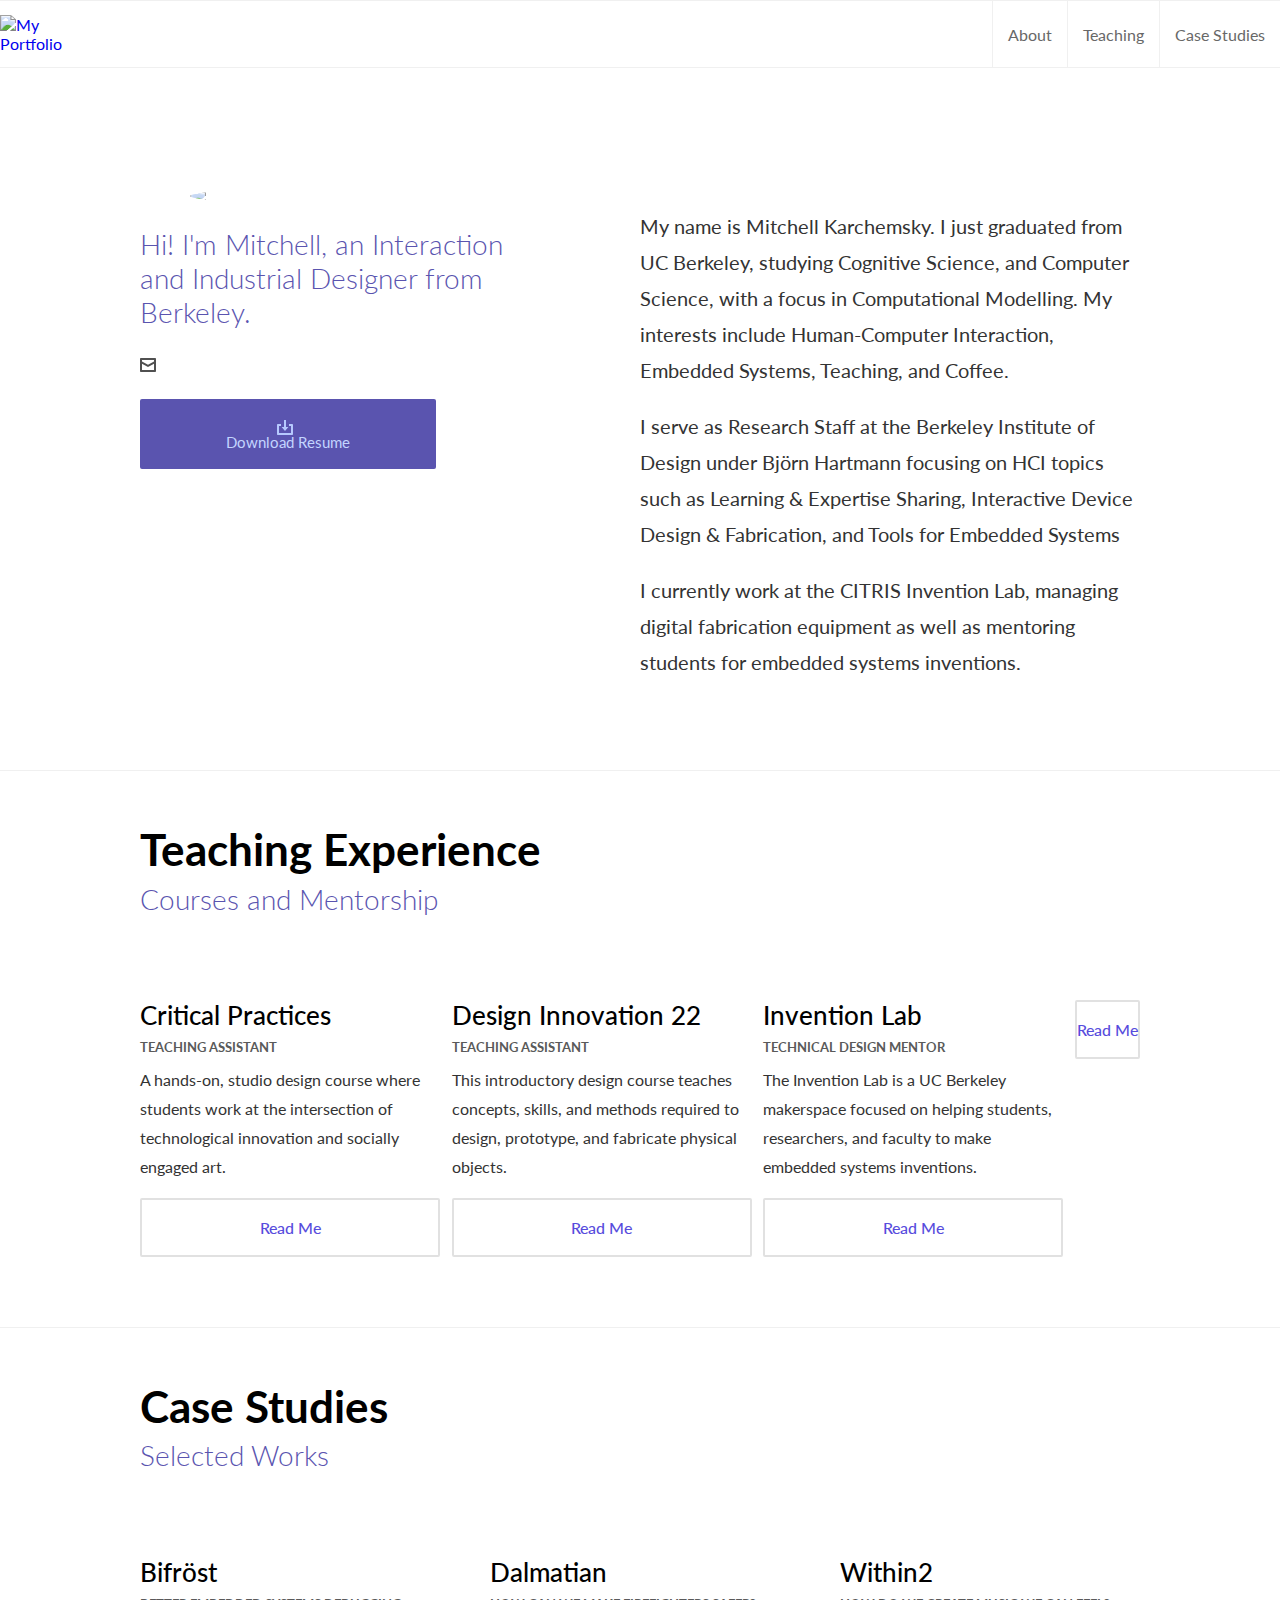
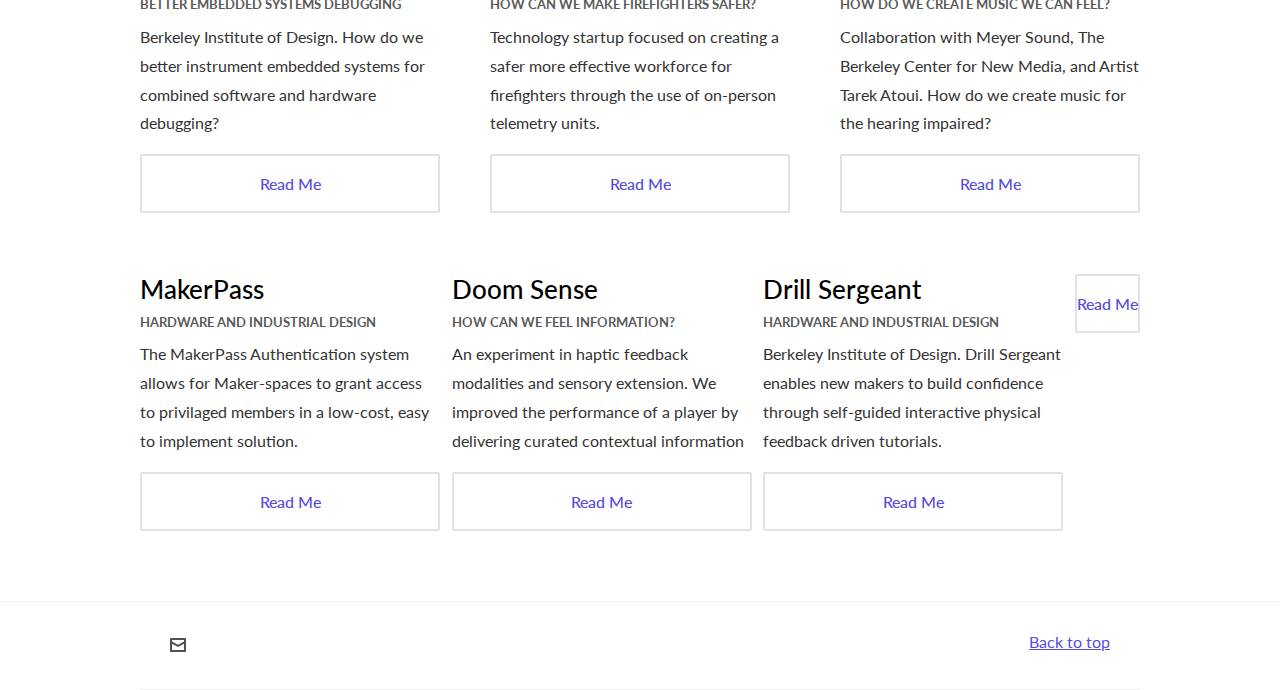
==== public/index.html @ e692abe8 "added things" ====
<!DOCTYPE html>
<html lang="en-us">
    <head>
	<meta name="generator" content="Hugo 0.40.3" />
        <meta charset="UTF-8">
<meta http-equiv="X-UA-Compatible" content="ie=edge">
<title>Mitchell Karchemsky</title>
<meta name="viewport" content="width=device-width, initial-scale=1.0">
<meta name="theme-color" content="#574CDD">
<meta name="description" content="Portfolio of Mitchell Karchemsky, Interaction / Industrial Designer">
<meta property="og:description" content="Portfolio of Mitchell Karchemsky, Interaction / Industrial Designer">
<meta name="twitter:description" content="Portfolio of Mitchell Karchemsky, Interaction / Industrial Designer">
<meta property="og:image" content="http://mkar.ch/img/portfolio.jpg">
<meta name="twitter:image" content="http://mkar.ch/img/portfolio.jpg">
<link rel="icon" href="http://mkar.ch/img/favicon.png" type="image/x-icon">
<link rel="shortcut icon" href="http://mkar.ch/img/favicon.png" type="image/x-icon">
<link rel="stylesheet" href="css/final.css">
<link rel="stylesheet" href="css/normalize.css">
<link href="https://fonts.googleapis.com/css?family=Lato:300,400,700" rel="stylesheet">
<link href="https://fonts.googleapis.com/css?family=Merriweather" rel="stylesheet">

    </head>
    <body>
        <div>
            
            <nav class="main-navigation stuckMenu">
    <a href="http://mkar.ch/">
        <img class="logo" src="http://mkar.ch/img/logo.png" alt="My Portfolio">
    </a>
    <div class="sub-navigation">
        <a href="#" class="main-navigation-link" id="about" data-scroll-goto="0">About</a>
        <a href="#" class="main-navigation-link" id="process-link" data-scroll-goto="1">Teaching</a>
        <a href="#" class="main-navigation-link" data-scroll-goto="2">Case Studies</a>
    </div>
</nav>

            

            
            <section style="padding-top: 120px;" id="scroll-element" data-scroll-index="0">
    <div class="hero">
        <div class="hero-left">
            <img src="http://mkar.ch/img/avatar.jpg" style="max-width: 75%; border-radius: 50%; ">
            <h2 class="subtitle">Hi! I&#39;m Mitchell, an Interaction and Industrial Designer from Berkeley.</h2>
            <div class="icons">
                
                <a href="mailto:mitch.karchemsky@gmail.com">
                    <svg width="16px" height="14px" viewBox="0 0 16 14" version="1.1" xmlns="http://www.w3.org/2000/svg" xlink="http://www.w3.org/1999/xlink">
                        
                        <title>ui-16px-1_email-84</title>
                        <desc>Created with Sketch.</desc>
                        <defs></defs>
                        <g id="Portfolio" stroke="none" stroke-width="1" fill="none" fill-rule="evenodd">
                            <g transform="translate(-94.000000, -336.000000)" id="Group" fill="#505050">
                                <g transform="translate(94.000000, 335.000000)">
                                    <g id="ui-16px-1_email-84" transform="translate(0.000000, 1.000000)">
                                        <path d="M15,0 L1,0 C0.448,0 0,0.447 0,1 L0,13 C0,13.553 0.448,14 1,14 L15,14 C15.552,14 16,13.553 16,13 L16,1 C16,0.447 15.552,0 15,0 Z M14,12 L2,12 L2,5.723 L7.504,8.868 C7.812,9.044 8.189,9.044 8.496,8.868 L14,5.723 L14,12 Z M14,3.42 L8,6.849 L2,3.42 L2,2 L14,2 L14,3.42 Z" id="Shape"></path>
                                    </g>
                                </g>
                            </g>
                        </g>
                    </svg>
                </a>
                
                
                
                
                
                
            </div>
            <a href="http://mkar.ch/ResumeKarchemsky.pdf" target="blank" class="download-resume" onclick="ga('send', {hitType: 'event',eventCategory: 'CTA',eventAction: 'download'});">
                <img style="position: relative;top: 1.8px;padding-right: 6px;" src="svg/dl-resume.svg">
                Download Resume</a>
        </div>
        <div class="hero-right">
            
                <p>My name is Mitchell Karchemsky. I just graduated from UC Berkeley, studying Cognitive Science, and Computer Science, with a focus in Computational Modelling. My interests include Human-Computer Interaction, Embedded Systems, Teaching, and Coffee.</p>
            
                <p>I serve as Research Staff at the Berkeley Institute of Design under Björn Hartmann focusing on HCI topics such as Learning &amp; Expertise Sharing, Interactive Device Design &amp; Fabrication, and Tools for Embedded Systems</p>
            
                <p>I currently work at the CITRIS Invention Lab, managing digital fabrication equipment as well as mentoring students for embedded systems inventions.</p>
            
        </div>
    </div>
</section>

            

            
            <section data-scroll-index="1">
    <div class="process">
        <div class="header">
            <h1 class="title">Teaching Experience</h1>
            <h2 class="subtitle">Courses and Mentorship</h2>
        </div>
        <div class="process-wrapper">
            
            

            <div class="case-study-item">
                <a href="./teaching/criticalpractice/"><img src="http://mkar.ch/img/criticalP.jpg" alt=""></a>
                <h4>Critical Practices</h4>
                <h5>Teaching Assistant</h5>
                <p>A hands-on, studio design course where students work at the intersection of technological innovation and socially engaged art.</p>
                <a href="./teaching/criticalpractice/" class="read-more">Read Me</a>
            </div>
            

            <div class="case-study-item">
                <a href="./teaching/des22/"><img src="http://mkar.ch/img/d22.jpg" alt=""></a>
                <h4>Design Innovation 22</h4>
                <h5>Teaching Assistant</h5>
                <p>This introductory design course teaches concepts, skills, and methods required to design, prototype, and fabricate physical objects.</p>
                <a href="./teaching/des22/" class="read-more">Read Me</a>
            </div>
            

            <div class="case-study-item">
                <a href="./teaching/inventionlab/"><img src="http://mkar.ch/img/invlab.jpg" alt=""></a>
                <h4>Invention Lab </h4>
                <h5>Technical Design Mentor</h5>
                <p>The Invention Lab is a UC Berkeley makerspace focused on helping students, researchers, and faculty to make embedded systems inventions.</p>
                <a href="./teaching/inventionlab/" class="read-more">Read Me</a>
            </div>
            

            <div class="case-study-item">
                <a href="./teaching/"><img src="http://mkar.ch/img/" alt=""></a>
                <h4></h4>
                <h5></h5>
                <p></p>
                <a href="./teaching/" class="read-more">Read Me</a>
            </div>
            
        </div>
    </div>
</section>

            

            
            <section data-scroll-index="2">
    <div class="case-studies">
        <div class="header">
            <h1 class="title">Case Studies</h1>
            <h2 class="subtitle">Selected Works</h2>
        </div>
        <div class="case-studies-wrapper">
            
            

            <div class="case-study-item">
                <a href="./studies/bifr%C3%B6st/"><img src="http://mkar.ch/img/bifro.jpg" alt=""></a>
                <h4>Bifröst</h4>
                <h5>Better Embedded Systems Debugging</h5>
                <p>Berkeley Institute of Design. How do we better instrument embedded systems for combined software and hardware debugging?</p>
                <a href="./studies/bifr%C3%B6st/" class="read-more">Read Me</a>
            </div>
            

            <div class="case-study-item">
                <a href="./studies/dalm/"><img src="http://mkar.ch/img/dalm.jpg" alt=""></a>
                <h4>Dalmatian</h4>
                <h5>How can we make firefighters safer?</h5>
                <p>Technology startup focused on creating a safer more effective workforce for firefighters through the use of on-person telemetry units.</p>
                <a href="./studies/dalm/" class="read-more">Read Me</a>
            </div>
            

            <div class="case-study-item">
                <a href="./studies/within2/"><img src="http://mkar.ch/img/zero9.jpg" alt=""></a>
                <h4>Within2</h4>
                <h5>How do we create music we can feel?</h5>
                <p>Collaboration with Meyer Sound, The Berkeley Center for New Media, and Artist Tarek Atoui. How do we create music for the hearing impaired?</p>
                <a href="./studies/within2/" class="read-more">Read Me</a>
            </div>
            

            <div class="case-study-item">
                <a href="./studies/makerpass/"><img src="http://mkar.ch/img/makerpassRender7.jpg" alt=""></a>
                <h4>MakerPass</h4>
                <h5>Hardware and Industrial Design</h5>
                <p>The MakerPass Authentication system allows for Maker-spaces to grant access to privilaged members in a low-cost, easy to implement solution.</p>
                <a href="./studies/makerpass/" class="read-more">Read Me</a>
            </div>
            

            <div class="case-study-item">
                <a href="./studies/doom/"><img src="http://mkar.ch/img/dom.jpg" alt=""></a>
                <h4>Doom Sense</h4>
                <h5>How can we feel information?</h5>
                <p>An experiment in haptic feedback modalities and sensory extension. We improved the performance of a player by delivering curated contextual information</p>
                <a href="./studies/doom/" class="read-more">Read Me</a>
            </div>
            

            <div class="case-study-item">
                <a href="./studies/drill/"><img src="http://mkar.ch/img/drill.jpg" alt=""></a>
                <h4>Drill Sergeant</h4>
                <h5>Hardware and Industrial Design</h5>
                <p>Berkeley Institute of Design. Drill Sergeant enables new makers to build confidence through self-guided interactive physical feedback driven tutorials.</p>
                <a href="./studies/drill/" class="read-more">Read Me</a>
            </div>
            

            <div class="case-study-item">
                <a href="./studies/"><img src="http://mkar.ch/img/" alt=""></a>
                <h4></h4>
                <h5></h5>
                <p></p>
                <a href="./studies/" class="read-more">Read Me</a>
            </div>
            
        </div>
    </div>
</section>

            

            
            <footer>
    <div class="icons">
        
        <a href="mailto:mitch.karchemsky@gmail.com">
            <svg width="16px" height="14px" viewBox="0 0 16 14" version="1.1" xmlns="http://www.w3.org/2000/svg" xlink="http://www.w3.org/1999/xlink">
                
                <title>ui-16px-1_email-84</title>
                <desc>Created with Sketch.</desc>
                <defs></defs>
                <g id="Portfolio" stroke="none" stroke-width="1" fill="none" fill-rule="evenodd">
                    <g transform="translate(-94.000000, -336.000000)" id="Group" fill="#505050">
                        <g transform="translate(94.000000, 335.000000)">
                            <g id="ui-16px-1_email-84" transform="translate(0.000000, 1.000000)">
                                <path d="M15,0 L1,0 C0.448,0 0,0.447 0,1 L0,13 C0,13.553 0.448,14 1,14 L15,14 C15.552,14 16,13.553 16,13 L16,1 C16,0.447 15.552,0 15,0 Z M14,12 L2,12 L2,5.723 L7.504,8.868 C7.812,9.044 8.189,9.044 8.496,8.868 L14,5.723 L14,12 Z M14,3.42 L8,6.849 L2,3.42 L2,2 L14,2 L14,3.42 Z" id="Shape"></path>
                            </g>
                        </g>
                    </g>
                </g>
            </svg>
        </a>
        
        
        
        
        
        
    </div>

    <a href="#" style="color: #574cdd; text-decoration: underline;" data-scroll-goto="0">Back to top</a>
</footer>
            
        </div>

        
<script>
(function(i,s,o,g,r,a,m){i['GoogleAnalyticsObject']=r;i[r]=i[r]||function(){
(i[r].q=i[r].q||[]).push(arguments)},i[r].l=1*new Date();a=s.createElement(o),
m=s.getElementsByTagName(o)[0];a.async=1;a.src=g;m.parentNode.insertBefore(a,m)
})(window,document,'script','https://www.google-analytics.com/analytics.js','ga');

ga('create', 'UA-120199108-1', 'auto');
ga('send', 'pageview');
</script>

<script src="http://mkar.ch/js/jquery-1.js"></script>
<script src="http://mkar.ch/js/stickUp.js"></script>
<script src="http://mkar.ch/js/scrollIt.js" type="text/javascript"></script>
<script type="text/javascript">
    jQuery(function($) {
        $(document).ready( function() {
            $('.main-navigation').stickUp({

            });
        });
    });
    $(function(){
        $.scrollIt({
            topOffset: -70,         
            easing: 'ease-in-out'
        });
    });
</script>

    </body>
</html>
---- public/css/final.css ----
* {
  box-sizing: border-box;
  text-rendering: optimizeLegibility;
  -webkit-font-smoothing: antialiased;
  -moz-osx-font-smoothing: grayscale;
}

body {
  font-size: 16px;
  font-family: Lato;
  margin: 0;
  padding: 0;
}

a {
  text-decoration: none;
  -webkit-transition: 0.1s ease-in;
  transition: 0.1s ease-in;
}

a:hover {
  cursor: pointer;
  opacity: 0.8;
  -webkit-transform: translateY(-3px);
          transform: translateY(-3px);

}

footer {
  padding: 30px 30px 30px 30px;
  max-width: 1000px;
  margin: 0 auto;
  display: flex !important;
  justify-content: space-between;
  border-bottom: 1px solid #F0F0F0;
}

.main-navigation {
  z-index: 999;
  width: 100%;
  background: white;
  height: 68px;
  padding: 0;
  margin: 0;
  border-top: 1px solid #F0F0F0;
  border-bottom: 1px solid #F0F0F0;
  display: -webkit-box;
  display: -ms-flexbox;
  display: flex;
  -webkit-box-align: center;
      -ms-flex-align: center;
          align-items: center;
  -webkit-box-pack: justify;
      -ms-flex-pack: justify;
          justify-content: space-between;
}

.sub-navigation {
  max-width: 445px;
  height: inherit;
  display: -webkit-box;
  display: -ms-flexbox;
  display: flex;
}

.main-navigation h5 {
  position: absolute;
  left: 90px;
  top: 3px;
  color: #333333;
}

@media all and (max-width: 400px) {
  .main-navigation h5 {
    top: 7px;
    font-size: 12px;
  }
}

.main-navigation-link {
  color: #686868;
  padding: 15px;
  display: -webkit-box;
  text-align: center !important;
  display: -ms-flexbox;
  display: flex;
    -webkit-box-align: center;
        -ms-flex-align: center;
            align-items: center;
    -webkit-box-pack: center;
        -ms-flex-pack: center;
            justify-content: center;
  border-left: 1px solid #F0F0F0;
}

.icons a:first-child {
  padding: 4px 4px 4px 0;
}

.icons a {
  padding: 4px;
}

@media all and (max-width: 460px) {
  .main-navigation-link {
    font-size: 13px;
    padding: 15px;
  }
  #about {
    display: none;
  }
  #process-link {
    display: none !important;
  }
}

.logo:hover, .main-navigation-link:hover {
  box-shadow: 0 2px 4px 0 rgba(0,0,0,0.12);
}

.logo {
  width: 68px;
  display: block;
}

section {
  padding-top: 70px;
  padding-bottom: 70px;
  border-bottom: 1px solid #F0F0F0;
  padding-left: 30px;
  padding-right: 30px;
}

.hero {
  display: -webkit-box;
  display: -ms-flexbox;
  display: flex;
  margin: 0 auto;
  -webkit-box-pack: justify;
      -ms-flex-pack: justify;
          justify-content: space-between;
  -ms-flex-wrap: wrap;
      flex-wrap: wrap;
  max-width: 1000px;
}

.process {
  max-width: 1000px;
  display: -webkit-box;
  display: -ms-flexbox;
  display: flex;
  margin: 0 auto;
  -webkit-box-orient: vertical;
  -webkit-box-direction: normal;
      -ms-flex-direction: column;
          flex-direction: column;
}

.case-studies {
  max-width: 1000px;
  display: -webkit-box;
  display: -ms-flexbox;
  display: flex;
  margin: 0 auto;
  -webkit-box-orient: vertical;
  -webkit-box-direction: normal;
      -ms-flex-direction: column;
          flex-direction: column;
}

.hi {
  font-size: 42px;
  line-height: 0.4em;
}

.subtitle {
  font-size: 28px;
  color: #5A54AF;
  font-weight: 300;
}

.hero-left {
  width: 400px;
}

.hero-right {
  width: 500px;
}

.hero-right p {
  /* color: #929292; */
  font-size: 20px;
  color: #333333;
  letter-spacing: 0;
  /* line-height: 25px; */
  line-height: 1.8em;
}

.hero-right em {
  font-style: normal !important;
}

.hero-right p a {
  color: #574cdd;
  text-decoration: underline;
}

.icons {
  width: 160px;
  display: -webkit-box;
  display: -ms-flexbox;
  display: flex;
  -webkit-box-pack: justify;
      -ms-flex-pack: justify;
          /*justify-content: space-between;*/
}

.download-resume {
  /* Rectangle 3: */
  display: inline-block;
  margin-top: 20px;
  background: #5A54AF;
  /* Download Resume: */
  font-family: Lato;
  font-size: 15px;
  /*padding: 15px 50px;*/
  color: #C3D5FF;
  padding: 18px 0;
  width: 296px;
  text-align: center;
  letter-spacing: 0;
  border-radius: 2px;
}

.title {
  /* My Process: */
  font-family: Lato;
  font-weight: bold;
  margin: 0;
  font-size: 44px;
  color: #000000;
  letter-spacing: 0;
  line-height: 0.4em;
}

.process-item {
  max-width: 300px;
  padding-top: 20px;
}

.process-item h3 {
  margin-left: 15px;
}

.process-wrapper {
  display: -webkit-box;
  display: -ms-flexbox;
  display: flex;
  -ms-flex-wrap: wrap;
      flex-wrap: wrap;
  -webkit-box-pack: justify;
      -ms-flex-pack: justify;
          justify-content: space-between;
}

.item-header {
  display: -webkit-box;
  display: -ms-flexbox;
  display: flex;
    -webkit-box-align: center;
        -ms-flex-align: center;
            align-items: center;
    -webkit-box-pack: start;
        -ms-flex-pack: start;
            justify-content: flex-start;
  margin: 0;
  height: 35px;
}

.process-item p {
  /* I collaborate with s: */
  font-size: 16px;
  color: #333333;
  letter-spacing: 0;
  line-height: 1.8em;
}

.process-item h3 {
  /* Discover: */
  font-size: 28px;
  color: #5A54AF;
  letter-spacing: 0;
}

.case-studies-wrapper {
  display: -webkit-box;
  display: -ms-flexbox;
  display: flex;
  -ms-flex-wrap: wrap;
      flex-wrap: wrap;
  -webkit-box-align: stretch;
      -ms-flex-align: stretch;
          align-items: stretch;
  -webkit-box-pack: justify;
      -ms-flex-pack: justify;
          justify-content: space-between;
}

.case-study-item {
  max-width: 300px;
  margin-top: 45px;
}

.case-study-item h4 {
  font-size: 26px;
  font-weight: 500;
  margin: 0;
  line-height: 2.4em;
}

.case-study-item h5 {
  font-size: 13px;
  font-weight: 700;
  color: #5A5A5A;
  margin: 0;
  line-height: 0.3em;
  text-transform: uppercase;
}

.case-study-item p {
  font-size: 16px;
  color: #333333;
  letter-spacing: 0;
  line-height: 1.8em;
}

.read-more {
  display: inline-block;
  width: 100%;
  border: solid 2px #E1E1E1;
  padding: 18px 0;
  text-align: center;
  color: #574CDD;
  font-weight: 500;
  -webkit-transition: 0.2s ease-out;
  transition: 0.2s ease-out;
  border-radius: 2px;
}

.main-case-study {
  max-width: 1000px;
  display: block;
  margin: 0 auto;
  margin-top: 30px;
}

.results-content {
  max-width: 900px;
  color: black;
  text-align: center;
  display: block;
  margin: 0 auto;
}

.results-content img {
  margin-top: 40px;
  max-width: 70px;
  border-radius: 100%;
}

.results-content h1 {
  font-size: 24px;
  line-height: 1.6em;
  font-weight: 300;
}

.results-content h2 {
  font-size: 25px;
  line-height: 1em;
  font-weight: 300;
  margin: 0;
  margin-top: 0.3em;

}

.results-content h3 {
  margin: 0;
  margin-top: 0.4em;
  padding-bottom: 35px;
}

.results-content hr {
  width: 30px;
  border: 3px solid #5A54AF;
}

.main-case-study img {
  max-width: 100%;
}

.main-case-study .title {
  line-height: 1em;
  margin-top: 20px;
}

.main-case-study .subtitle {
  /* Mobile App Design: */
  font-family: Lato;
  font-weight: bold;
  font-size: 22px;
  color: #5A54AF;
  letter-spacing: 0;
}

.main-case-study .summary {
  /* The objective of thi: */
  font-family: Merriweather;
  font-weight: 300;
  font-size: 24px;
  color: #000000;
  letter-spacing: 0;
  line-height: 39px;
}

.case-study-item img {
  max-width: 100%;
}

.case-details {
  margin: 0;
  padding: 0;
  display: flex;
  max-width: 700px;
  list-style-type: none;
  justify-content: space-between;
  flex-wrap: wrap;
}

.case-links {
  margin-top: 26px;
  padding-bottom: 30px;
}

.link-div {
  display: inline-block;
  padding: 15px 15px 15px 0;
}

.case-links img {
  position: relative;
  top: 2.9px;
  padding-right: 8px;
}

.case-detail-link {
  padding: 15px 30px;
  /* border: 1px solid #fafafa; */
  color: #593eda;
  border-radius: 2px;
  background: #f1f1f1;
  margin-right: 1em;
}

@media all and (max-width: 981px) {
  .hero-left {
    margin: 0 auto;
    text-align: center;
  }
  .hero-left .icons {
    margin: 0 auto;
    justify-content: center;
  }
}

@media all and (max-width: 842px) {
  .link-div {
    display: block;
  }
  .case-detail-link {
      display: block;
      width: 100%;
      padding:25px;
      text-align: center;
  }
}

.content-case-study {
  max-width: 1000px;
  display: block;
  margin: 0 auto;
}

.content-case-study p {
  /* Each member of our t: */
  font-family: Merriweather;
  font-size: 19px;
  color: #676767;
  letter-spacing: 0;
  line-height: 30px;
}

li {
  /* Each member of our t: */
  font-family: Lato;
  font-size: 20px;
  color: #474747;
  letter-spacing: 0;
  line-height: 30px;
}

.content-case-study img {
  max-width: 100%;
  margin-top: 20px;
  border-radius: 30px;
  box-shadow: 0 9px 12px 0 rgba(0, 0, 0, 0.2), 0 6px 20px 0 rgba(0, 0, 0, 0.19);
}

.content-case-study a {
  color: #574cdd;
  text-decoration: underline;
}

.content-case-study h1 {
  margin: 0;
  margin-top: 2.4em;
}

.videoWrapper {
	position: relative;
	padding-bottom: 56.25%; /* 16:9 */
	padding-top: 25px;
	height: 0;
    overflow:hidden;
}

.videoWrapper iframe ,
.videoWrapper object ,
.videoWrapper embed  {
	position: absolute;
	top: 0;
	left: 0;
	width: 100%;
	height: 100%;
    box-shadow: 0 9px 12px 0 rgba(0, 0, 0, 0.2), 0 6px 20px 0 rgba(0, 0, 0, 0.19);
}

@media all and (max-width: 513px) {
  .case-details {
    justify-content: flex-start;
  }
  .download-resume {
    display: block;
    width: 100%;
  }
  .case-details-item {
    padding-right: 25px !important;
  }
}

.case-details-item {
  padding-right: 20px;
}

.case-details-item strong {
  font-weight: bold;
}

.case-details-item p {
  line-height: 1.8em;
  font-size: 16px;
}

@media all and (max-width:1040px) {
  .case-study-item {
    max-width: 48%;
    margin-top: 40px;
  }
  .case-studies-wrapper {
    margin-top: 0;
  }
}

@media all and (max-width:980px) {
  .hero-right {
    width: 100%;
    margin-top: 30px;
  }
  .process-item {
    max-width: 45%;
  }
}

@media all and (max-width: 728px) {
  .case-study-item {
    max-width: 100%;
    margin-top: 40px;
  }
  .case-study-item:first-of-type {
    margin-top: 13px;
  }
  .hi, .title {
    font-size: 40px;
  }
  .process-item h3 {
    font-size: 24px;
  }
  .subtitle {
    font-size: 24px;
  }
  section {
    padding-top: 60px !important;
    padding-bottom: 60px !important;
  }
  #scroll-element {
    padding-top: 100px !important;
  }
}

@media all and (max-width:500px) {
  .process-item {
    max-width: 100%;
  }
}

.active {
  color: #574CDD !important;
  transition: 0.2s ease-in-out;
  border-bottom: 3px solid #574CDD;
}

blockquote{
  font-size: 1.4em;
  width:80%;
  margin:50px auto;
  font-family:Merriweather;
  font-style:italic;
  color: #555555;
  padding:1.2em 30px 1.4em 75px;
  border-left:8px solid #574CDD;
  line-height:1.6;
  position: relative;
  background:#f0f0f0;
}

blockquote::before{
  font-family:Arial;
  content: "\201C";
  color:#574CDD;
  font-size:5em;
  position: absolute;
  left: 10px;
  top:-10px;
}

blockquote::after{
  content: '';
}

blockquote span{
  display:block;
  color:#333333;
  font-style: normal;
  font-weight: bold;
  margin-top:1em;
}

img{
    display: block;
    margin-left: auto;
    margin-right: auto;
}
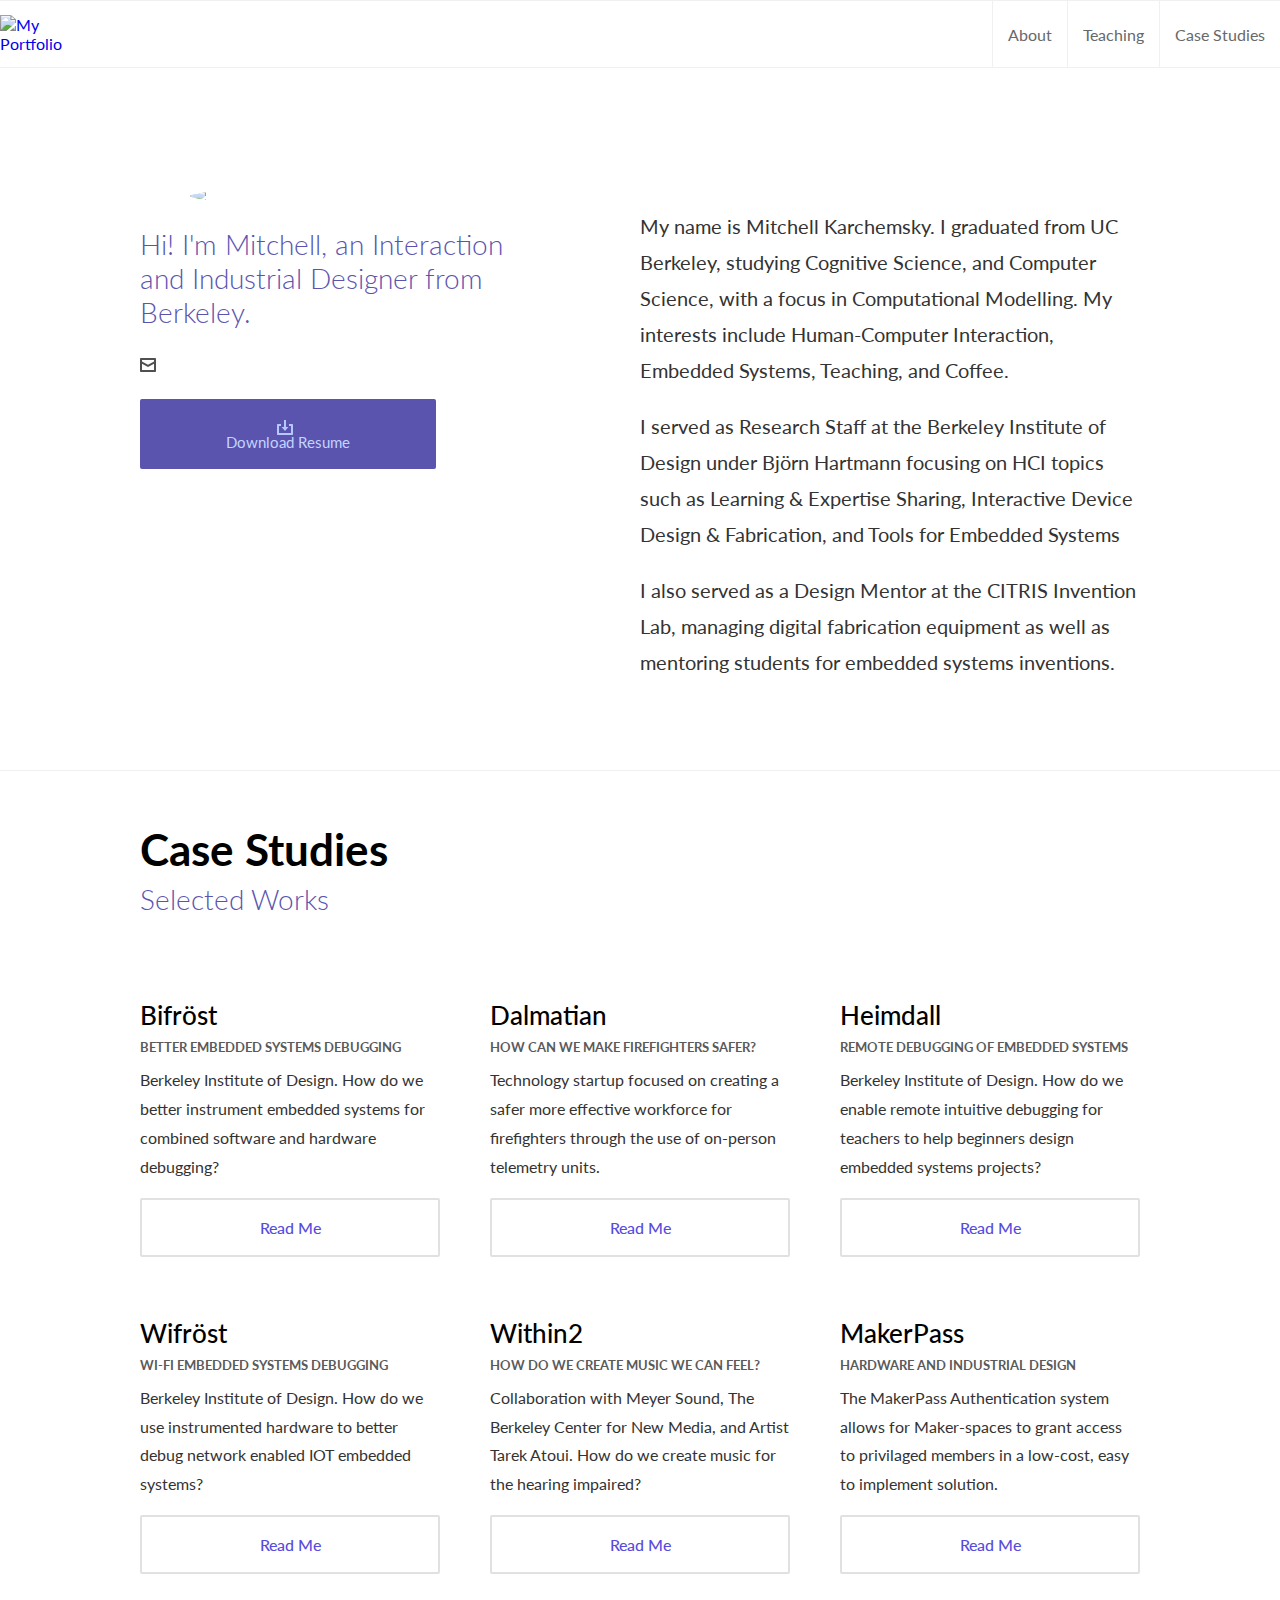
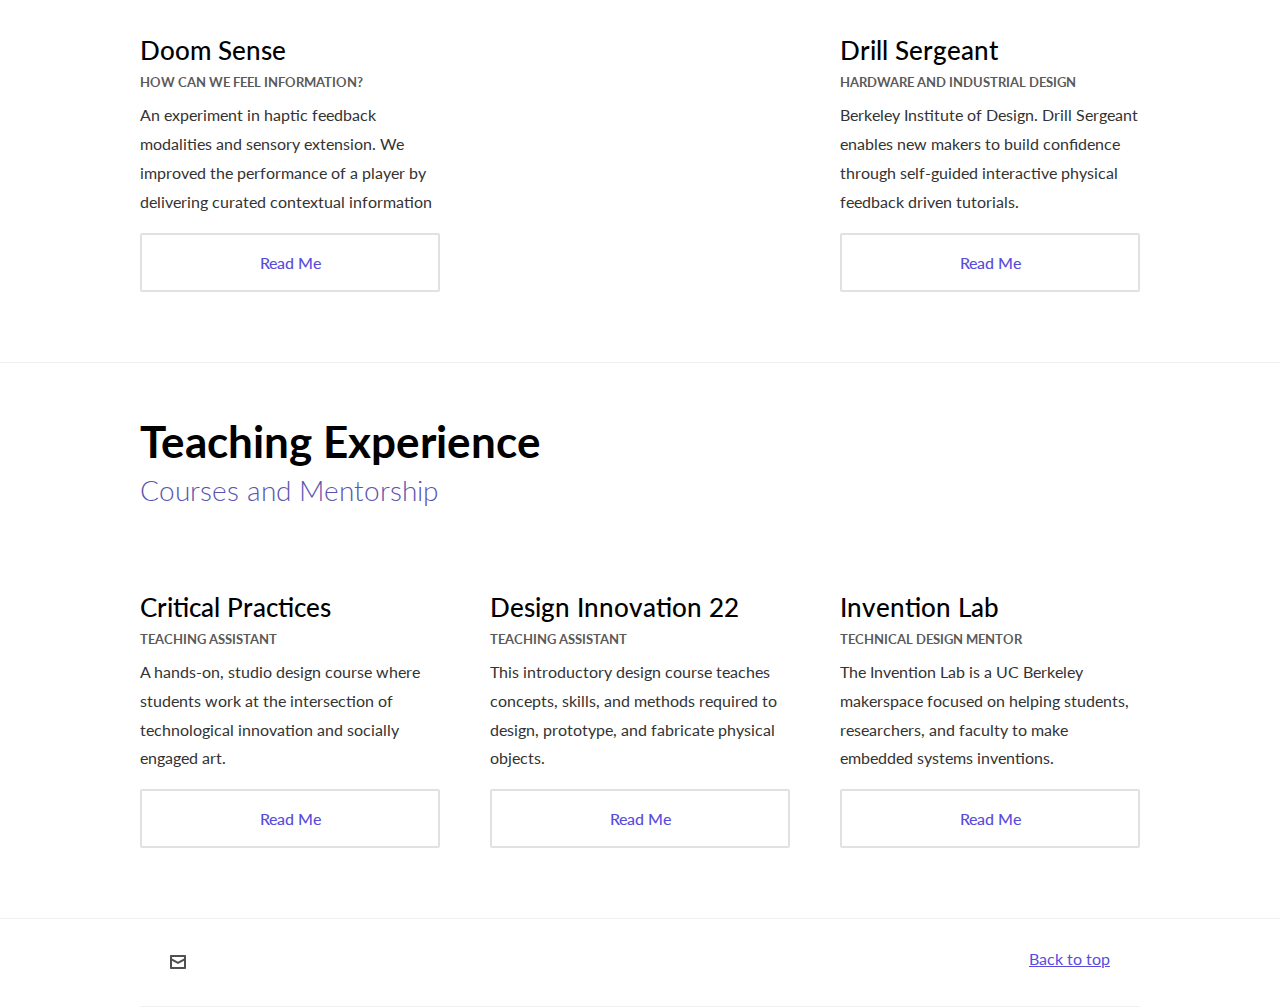
==== commit d1505809: "Fixed youtube embed problem" ====
--- a/public/index.html
+++ b/public/index.html
@@ -1,7 +1,7 @@
 <!DOCTYPE html>
 <html lang="en-us">
     <head>
-	<meta name="generator" content="Hugo 0.40.3" />
+	<meta name="generator" content="Hugo 0.54.0" />
         <meta charset="UTF-8">
 <meta http-equiv="X-UA-Compatible" content="ie=edge">
 <title>Mitchell Karchemsky</title>
@@ -74,11 +74,99 @@
         </div>
         <div class="hero-right">
             
-                <p>My name is Mitchell Karchemsky. I just graduated from UC Berkeley, studying Cognitive Science, and Computer Science, with a focus in Computational Modelling. My interests include Human-Computer Interaction, Embedded Systems, Teaching, and Coffee.</p>
-            
-                <p>I serve as Research Staff at the Berkeley Institute of Design under Björn Hartmann focusing on HCI topics such as Learning &amp; Expertise Sharing, Interactive Device Design &amp; Fabrication, and Tools for Embedded Systems</p>
-            
-                <p>I currently work at the CITRIS Invention Lab, managing digital fabrication equipment as well as mentoring students for embedded systems inventions.</p>
+                <p>My name is Mitchell Karchemsky. I graduated from UC Berkeley, studying Cognitive Science, and Computer Science, with a focus in Computational Modelling. My interests include Human-Computer Interaction, Embedded Systems, Teaching, and Coffee.</p>
+            
+                <p>I served as Research Staff at the Berkeley Institute of Design under Björn Hartmann focusing on HCI topics such as Learning &amp; Expertise Sharing, Interactive Device Design &amp; Fabrication, and Tools for Embedded Systems</p>
+            
+                <p>I also served as a Design Mentor at the CITRIS Invention Lab, managing digital fabrication equipment as well as mentoring students for embedded systems inventions.</p>
+            
+        </div>
+    </div>
+</section>
+
+            
+
+            
+            <section data-scroll-index="2">
+    <div class="case-studies">
+        <div class="header">
+            <h1 class="title">Case Studies</h1>
+            <h2 class="subtitle">Selected Works</h2>
+        </div>
+        <div class="case-studies-wrapper">
+            
+            
+
+            <div class="case-study-item">
+                <a href="./studies/bifr%C3%B6st/"><img src="http://mkar.ch/img/bifro.jpg" alt=""></a>
+                <h4>Bifröst</h4>
+                <h5>Better Embedded Systems Debugging</h5>
+                <p>Berkeley Institute of Design. How do we better instrument embedded systems for combined software and hardware debugging?</p>
+                <a href="./studies/bifr%C3%B6st/" class="read-more">Read Me</a>
+            </div>
+            
+
+            <div class="case-study-item">
+                <a href="./studies/dalm/"><img src="http://mkar.ch/img/dalm.jpg" alt=""></a>
+                <h4>Dalmatian</h4>
+                <h5>How can we make firefighters safer?</h5>
+                <p>Technology startup focused on creating a safer more effective workforce for firefighters through the use of on-person telemetry units.</p>
+                <a href="./studies/dalm/" class="read-more">Read Me</a>
+            </div>
+            
+
+            <div class="case-study-item">
+                <a href="./studies/heimdall/"><img src="http://mkar.ch/img/heim.jpg" alt=""></a>
+                <h4>Heimdall</h4>
+                <h5>Remote debugging of embedded systems</h5>
+                <p>Berkeley Institute of Design. How do we enable remote intuitive debugging for teachers to help beginners design embedded systems projects?</p>
+                <a href="./studies/heimdall/" class="read-more">Read Me</a>
+            </div>
+            
+
+            <div class="case-study-item">
+                <a href="./studies/wifr%C3%B6st/"><img src="http://mkar.ch/img/wifro.png" alt=""></a>
+                <h4>Wifröst</h4>
+                <h5>Wi-Fi Embedded Systems Debugging</h5>
+                <p>Berkeley Institute of Design. How do we use instrumented hardware to better debug network enabled IOT embedded systems?</p>
+                <a href="./studies/wifr%C3%B6st/" class="read-more">Read Me</a>
+            </div>
+            
+
+            <div class="case-study-item">
+                <a href="./studies/within2/"><img src="http://mkar.ch/img/zero9.jpg" alt=""></a>
+                <h4>Within2</h4>
+                <h5>How do we create music we can feel?</h5>
+                <p>Collaboration with Meyer Sound, The Berkeley Center for New Media, and Artist Tarek Atoui. How do we create music for the hearing impaired?</p>
+                <a href="./studies/within2/" class="read-more">Read Me</a>
+            </div>
+            
+
+            <div class="case-study-item">
+                <a href="./studies/makerpass/"><img src="http://mkar.ch/img/makerpassRender7.jpg" alt=""></a>
+                <h4>MakerPass</h4>
+                <h5>Hardware and Industrial Design</h5>
+                <p>The MakerPass Authentication system allows for Maker-spaces to grant access to privilaged members in a low-cost, easy to implement solution.</p>
+                <a href="./studies/makerpass/" class="read-more">Read Me</a>
+            </div>
+            
+
+            <div class="case-study-item">
+                <a href="./studies/doom/"><img src="http://mkar.ch/img/dom.jpg" alt=""></a>
+                <h4>Doom Sense</h4>
+                <h5>How can we feel information?</h5>
+                <p>An experiment in haptic feedback modalities and sensory extension. We improved the performance of a player by delivering curated contextual information</p>
+                <a href="./studies/doom/" class="read-more">Read Me</a>
+            </div>
+            
+
+            <div class="case-study-item">
+                <a href="./studies/drill/"><img src="http://mkar.ch/img/drill.jpg" alt=""></a>
+                <h4>Drill Sergeant</h4>
+                <h5>Hardware and Industrial Design</h5>
+                <p>Berkeley Institute of Design. Drill Sergeant enables new makers to build confidence through self-guided interactive physical feedback driven tutorials.</p>
+                <a href="./studies/drill/" class="read-more">Read Me</a>
+            </div>
             
         </div>
     </div>
@@ -96,7 +184,6 @@
         <div class="process-wrapper">
             
             
-
             <div class="case-study-item">
                 <a href="./teaching/criticalpractice/"><img src="http://mkar.ch/img/criticalP.jpg" alt=""></a>
                 <h4>Critical Practices</h4>
@@ -105,7 +192,6 @@
                 <a href="./teaching/criticalpractice/" class="read-more">Read Me</a>
             </div>
             
-
             <div class="case-study-item">
                 <a href="./teaching/des22/"><img src="http://mkar.ch/img/d22.jpg" alt=""></a>
                 <h4>Design Innovation 22</h4>
@@ -114,101 +200,12 @@
                 <a href="./teaching/des22/" class="read-more">Read Me</a>
             </div>
             
-
             <div class="case-study-item">
                 <a href="./teaching/inventionlab/"><img src="http://mkar.ch/img/invlab.jpg" alt=""></a>
                 <h4>Invention Lab </h4>
                 <h5>Technical Design Mentor</h5>
                 <p>The Invention Lab is a UC Berkeley makerspace focused on helping students, researchers, and faculty to make embedded systems inventions.</p>
                 <a href="./teaching/inventionlab/" class="read-more">Read Me</a>
-            </div>
-            
-
-            <div class="case-study-item">
-                <a href="./teaching/"><img src="http://mkar.ch/img/" alt=""></a>
-                <h4></h4>
-                <h5></h5>
-                <p></p>
-                <a href="./teaching/" class="read-more">Read Me</a>
-            </div>
-            
-        </div>
-    </div>
-</section>
-
-            
-
-            
-            <section data-scroll-index="2">
-    <div class="case-studies">
-        <div class="header">
-            <h1 class="title">Case Studies</h1>
-            <h2 class="subtitle">Selected Works</h2>
-        </div>
-        <div class="case-studies-wrapper">
-            
-            
-
-            <div class="case-study-item">
-                <a href="./studies/bifr%C3%B6st/"><img src="http://mkar.ch/img/bifro.jpg" alt=""></a>
-                <h4>Bifröst</h4>
-                <h5>Better Embedded Systems Debugging</h5>
-                <p>Berkeley Institute of Design. How do we better instrument embedded systems for combined software and hardware debugging?</p>
-                <a href="./studies/bifr%C3%B6st/" class="read-more">Read Me</a>
-            </div>
-            
-
-            <div class="case-study-item">
-                <a href="./studies/dalm/"><img src="http://mkar.ch/img/dalm.jpg" alt=""></a>
-                <h4>Dalmatian</h4>
-                <h5>How can we make firefighters safer?</h5>
-                <p>Technology startup focused on creating a safer more effective workforce for firefighters through the use of on-person telemetry units.</p>
-                <a href="./studies/dalm/" class="read-more">Read Me</a>
-            </div>
-            
-
-            <div class="case-study-item">
-                <a href="./studies/within2/"><img src="http://mkar.ch/img/zero9.jpg" alt=""></a>
-                <h4>Within2</h4>
-                <h5>How do we create music we can feel?</h5>
-                <p>Collaboration with Meyer Sound, The Berkeley Center for New Media, and Artist Tarek Atoui. How do we create music for the hearing impaired?</p>
-                <a href="./studies/within2/" class="read-more">Read Me</a>
-            </div>
-            
-
-            <div class="case-study-item">
-                <a href="./studies/makerpass/"><img src="http://mkar.ch/img/makerpassRender7.jpg" alt=""></a>
-                <h4>MakerPass</h4>
-                <h5>Hardware and Industrial Design</h5>
-                <p>The MakerPass Authentication system allows for Maker-spaces to grant access to privilaged members in a low-cost, easy to implement solution.</p>
-                <a href="./studies/makerpass/" class="read-more">Read Me</a>
-            </div>
-            
-
-            <div class="case-study-item">
-                <a href="./studies/doom/"><img src="http://mkar.ch/img/dom.jpg" alt=""></a>
-                <h4>Doom Sense</h4>
-                <h5>How can we feel information?</h5>
-                <p>An experiment in haptic feedback modalities and sensory extension. We improved the performance of a player by delivering curated contextual information</p>
-                <a href="./studies/doom/" class="read-more">Read Me</a>
-            </div>
-            
-
-            <div class="case-study-item">
-                <a href="./studies/drill/"><img src="http://mkar.ch/img/drill.jpg" alt=""></a>
-                <h4>Drill Sergeant</h4>
-                <h5>Hardware and Industrial Design</h5>
-                <p>Berkeley Institute of Design. Drill Sergeant enables new makers to build confidence through self-guided interactive physical feedback driven tutorials.</p>
-                <a href="./studies/drill/" class="read-more">Read Me</a>
-            </div>
-            
-
-            <div class="case-study-item">
-                <a href="./studies/"><img src="http://mkar.ch/img/" alt=""></a>
-                <h4></h4>
-                <h5></h5>
-                <p></p>
-                <a href="./studies/" class="read-more">Read Me</a>
             </div>
             
         </div>
@@ -252,14 +249,17 @@
         </div>
 
         
-<script>
-(function(i,s,o,g,r,a,m){i['GoogleAnalyticsObject']=r;i[r]=i[r]||function(){
-(i[r].q=i[r].q||[]).push(arguments)},i[r].l=1*new Date();a=s.createElement(o),
-m=s.getElementsByTagName(o)[0];a.async=1;a.src=g;m.parentNode.insertBefore(a,m)
-})(window,document,'script','https://www.google-analytics.com/analytics.js','ga');
-
-ga('create', 'UA-120199108-1', 'auto');
-ga('send', 'pageview');
+<script type="application/javascript">
+var doNotTrack = false;
+if (!doNotTrack) {
+	(function(i,s,o,g,r,a,m){i['GoogleAnalyticsObject']=r;i[r]=i[r]||function(){
+	(i[r].q=i[r].q||[]).push(arguments)},i[r].l=1*new Date();a=s.createElement(o),
+	m=s.getElementsByTagName(o)[0];a.async=1;a.src=g;m.parentNode.insertBefore(a,m)
+	})(window,document,'script','https://www.google-analytics.com/analytics.js','ga');
+	ga('create', 'UA-120199108-1', 'auto');
+	
+	ga('send', 'pageview');
+}
 </script>
 
 <script src="http://mkar.ch/js/jquery-1.js"></script>
@@ -282,4 +282,4 @@
 </script>
 
     </body>
-</html>+</html>
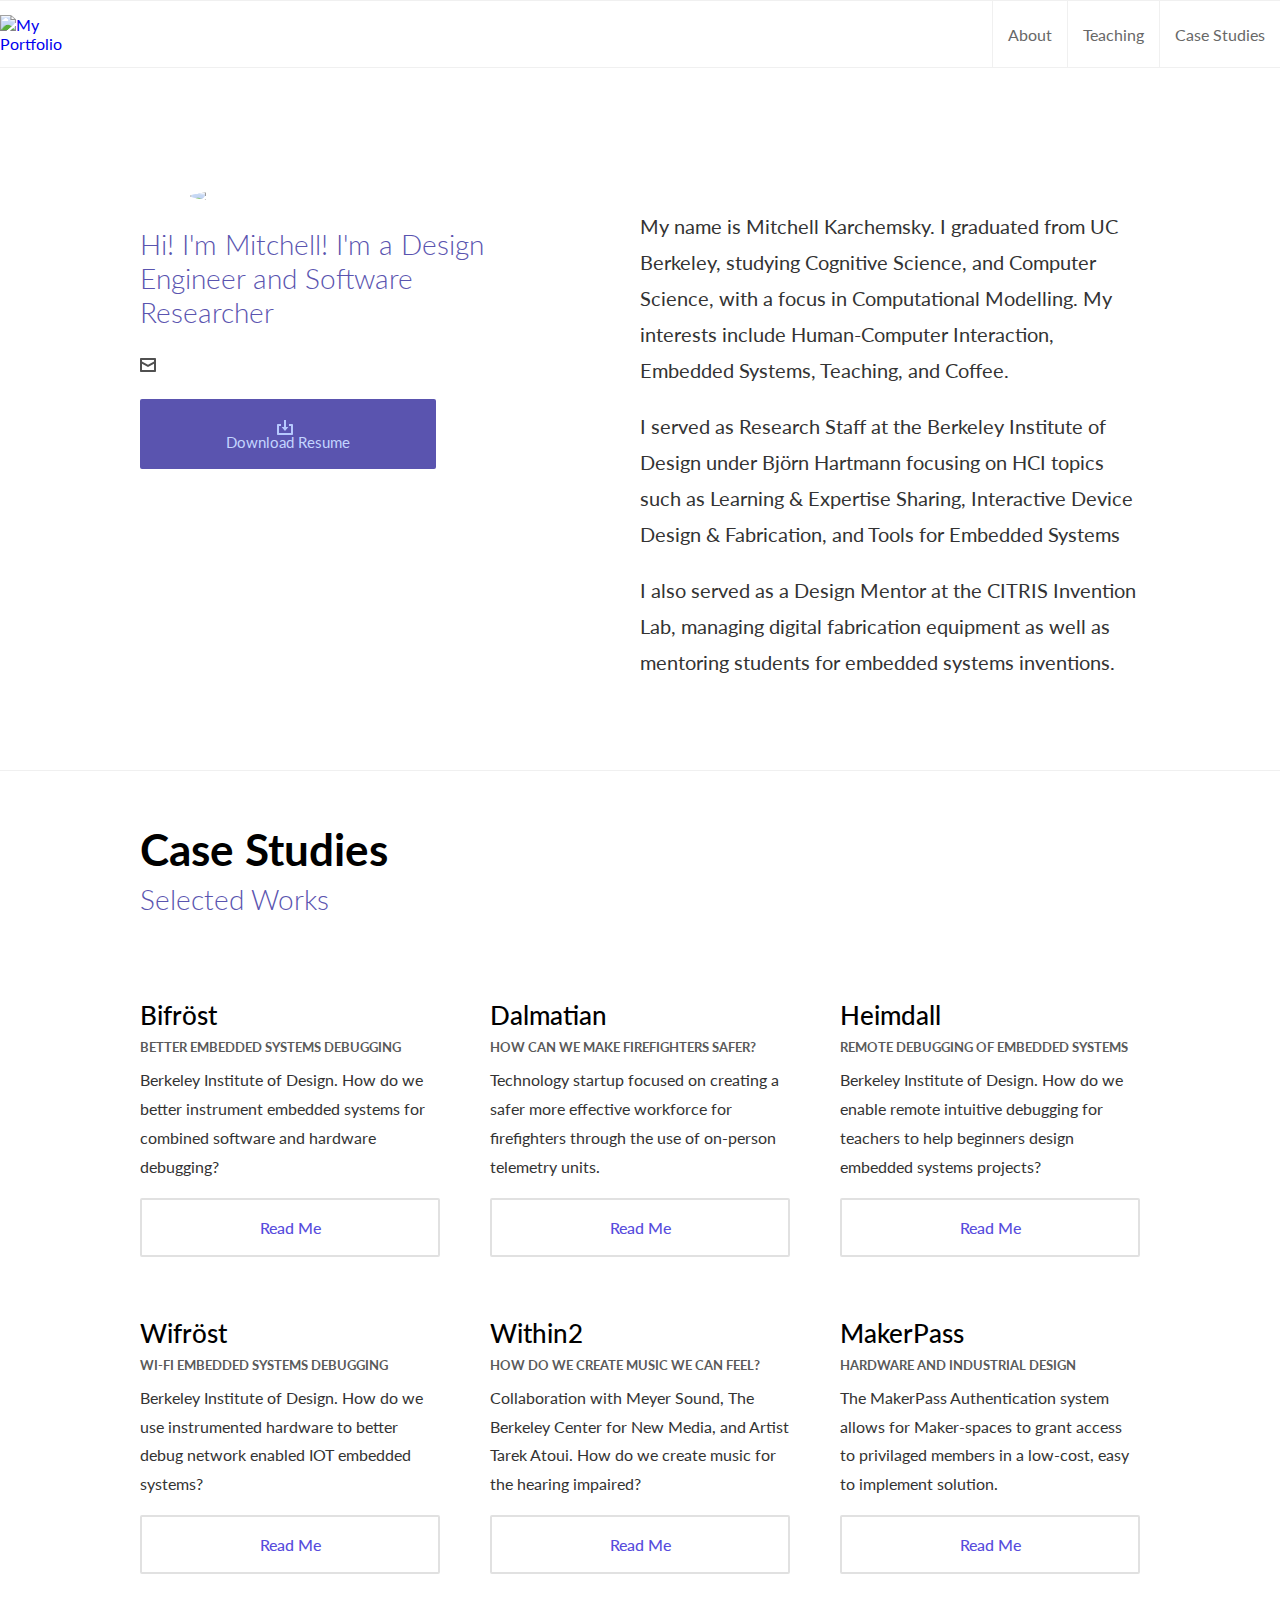
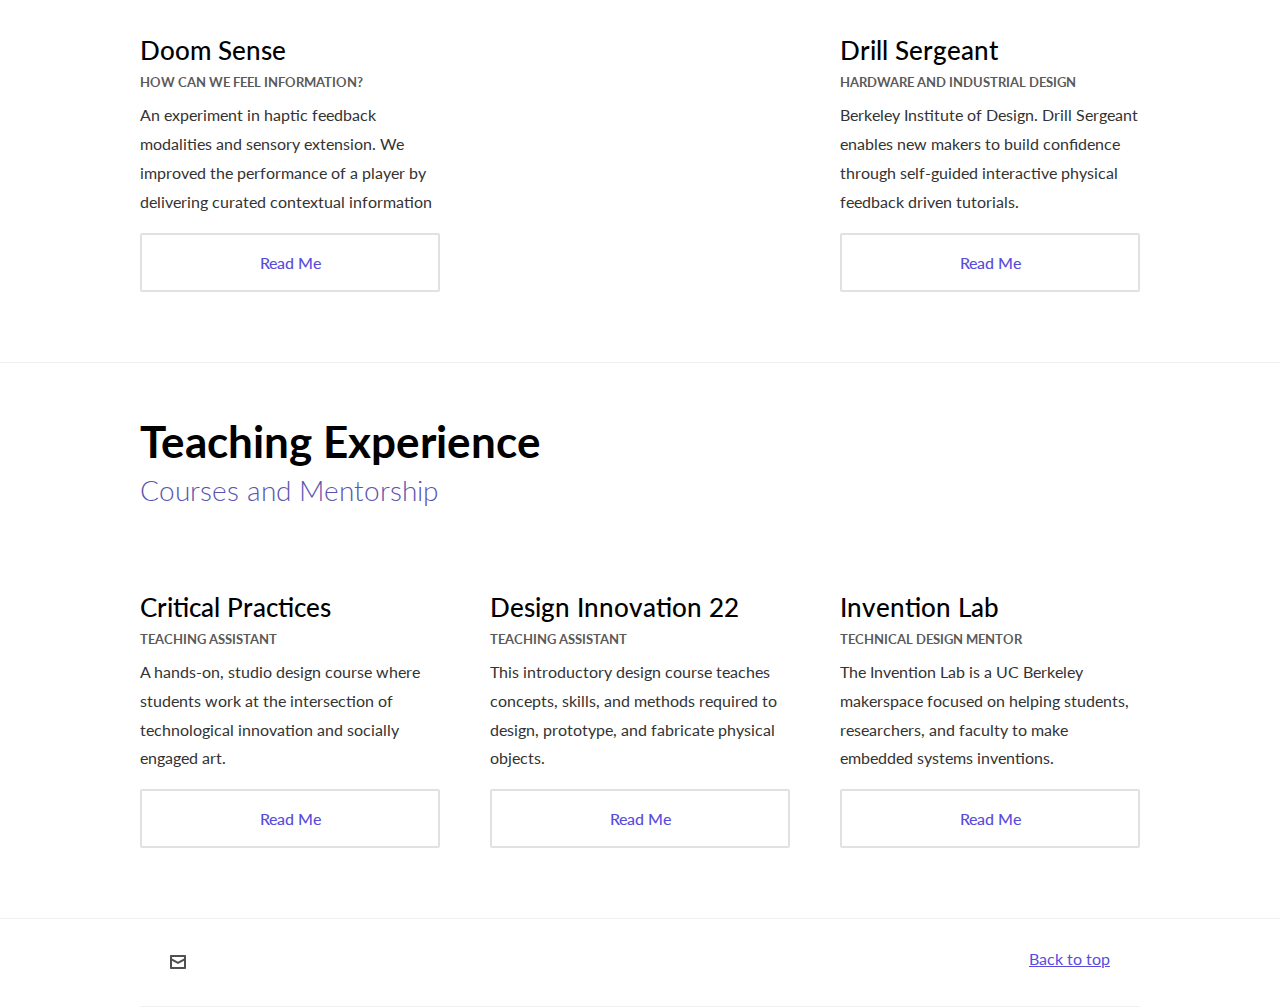
==== commit 90923b48: "New public files and resume" ====
--- a/public/index.html
+++ b/public/index.html
@@ -41,7 +41,7 @@
     <div class="hero">
         <div class="hero-left">
             <img src="http://mkar.ch/img/avatar.jpg" style="max-width: 75%; border-radius: 50%; ">
-            <h2 class="subtitle">Hi! I&#39;m Mitchell, an Interaction and Industrial Designer from Berkeley.</h2>
+            <h2 class="subtitle">Hi! I&#39;m Mitchell! I&#39;m a Design Engineer and Software Researcher</h2>
             <div class="icons">
                 
                 <a href="mailto:mitch.karchemsky@gmail.com">
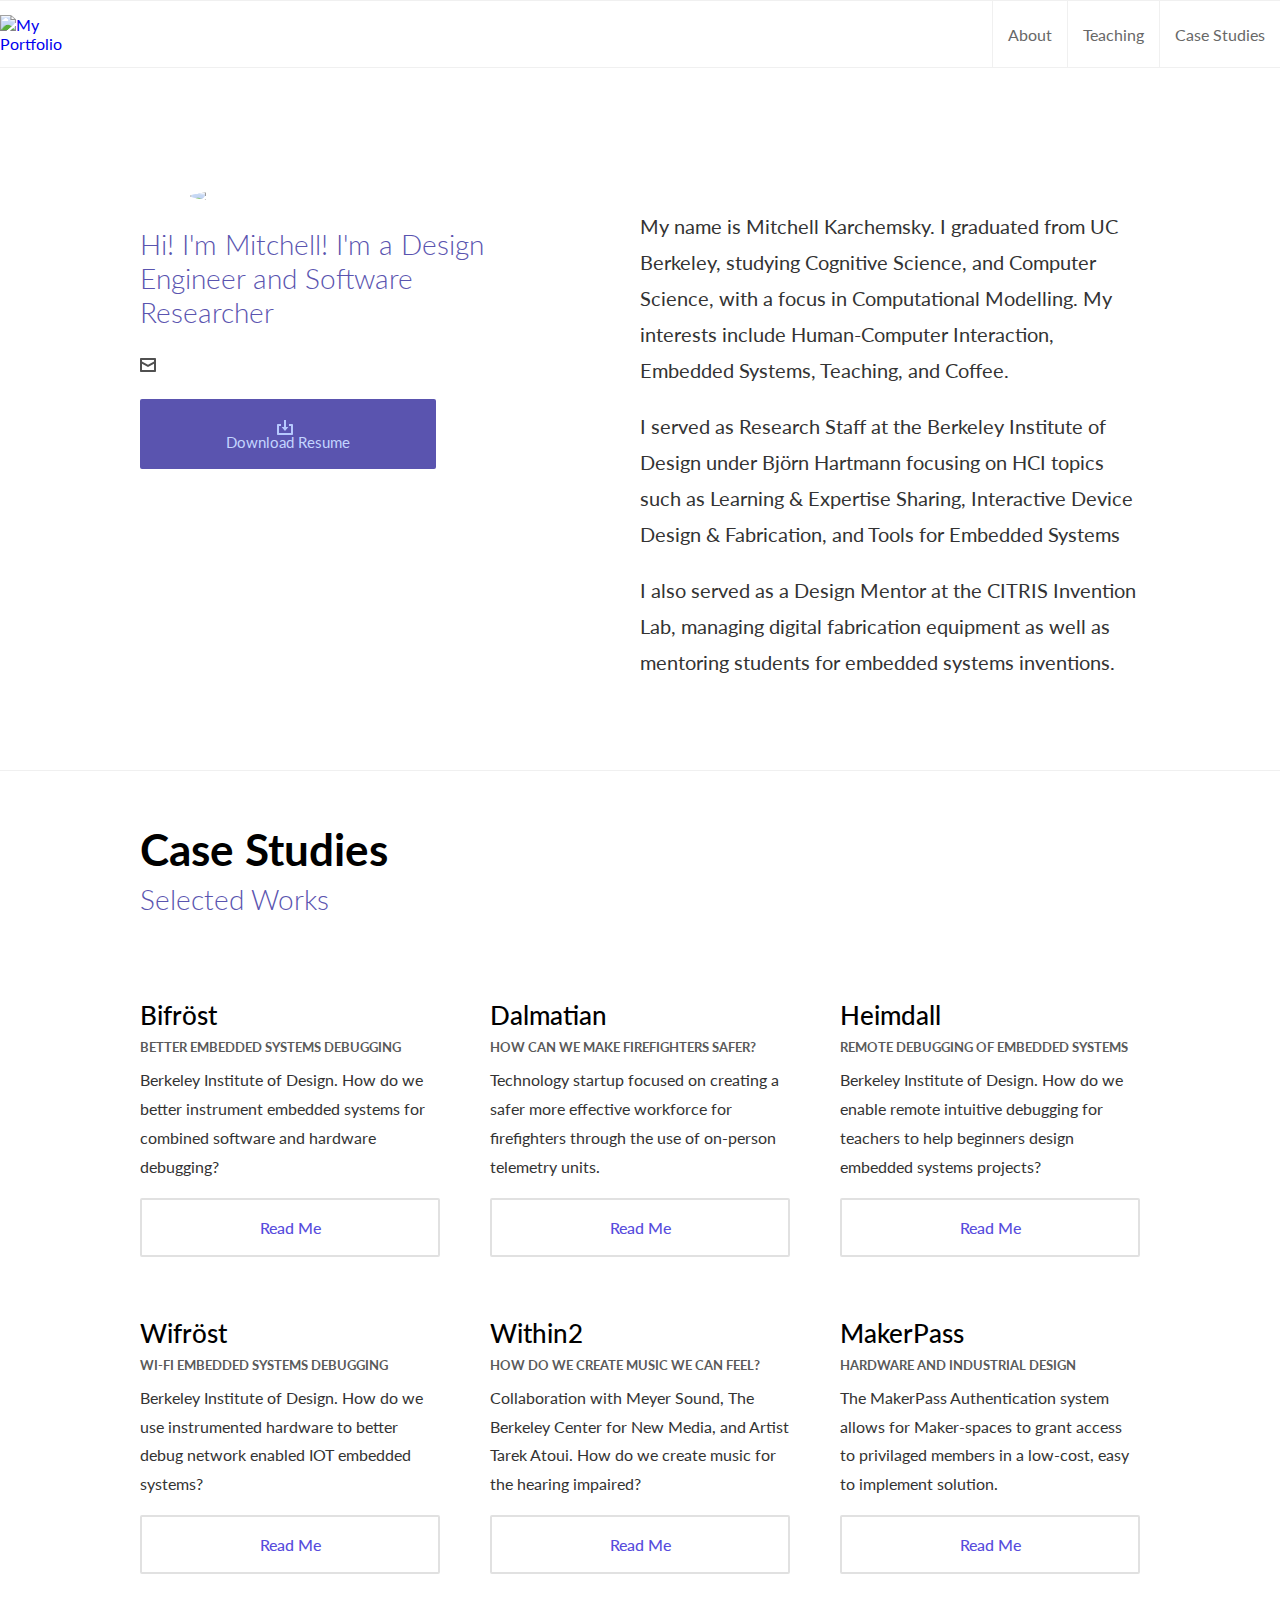
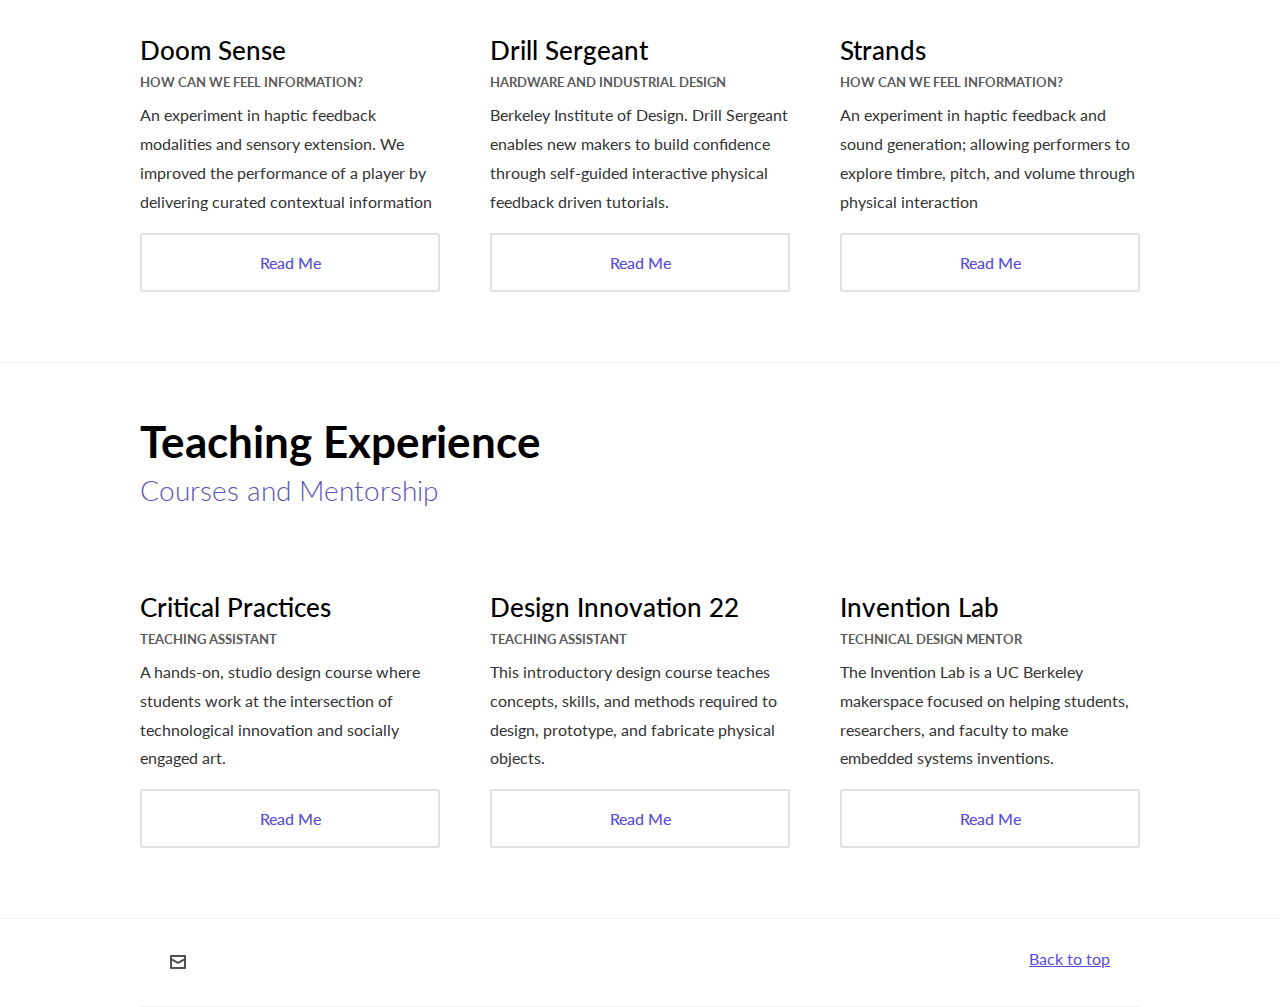
==== commit 44522d1f: "added strands, heimdall link to ACM" ====
--- a/public/index.html
+++ b/public/index.html
@@ -168,6 +168,15 @@
                 <a href="./studies/drill/" class="read-more">Read Me</a>
             </div>
             
+
+            <div class="case-study-item">
+                <a href="./studies/strands/"><img src="http://mkar.ch/img/stra.jpg" alt=""></a>
+                <h4>Strands</h4>
+                <h5>How can we feel information?</h5>
+                <p>An experiment in haptic feedback and sound generation; allowing performers to explore timbre, pitch, and volume through physical interaction</p>
+                <a href="./studies/strands/" class="read-more">Read Me</a>
+            </div>
+            
         </div>
     </div>
 </section>
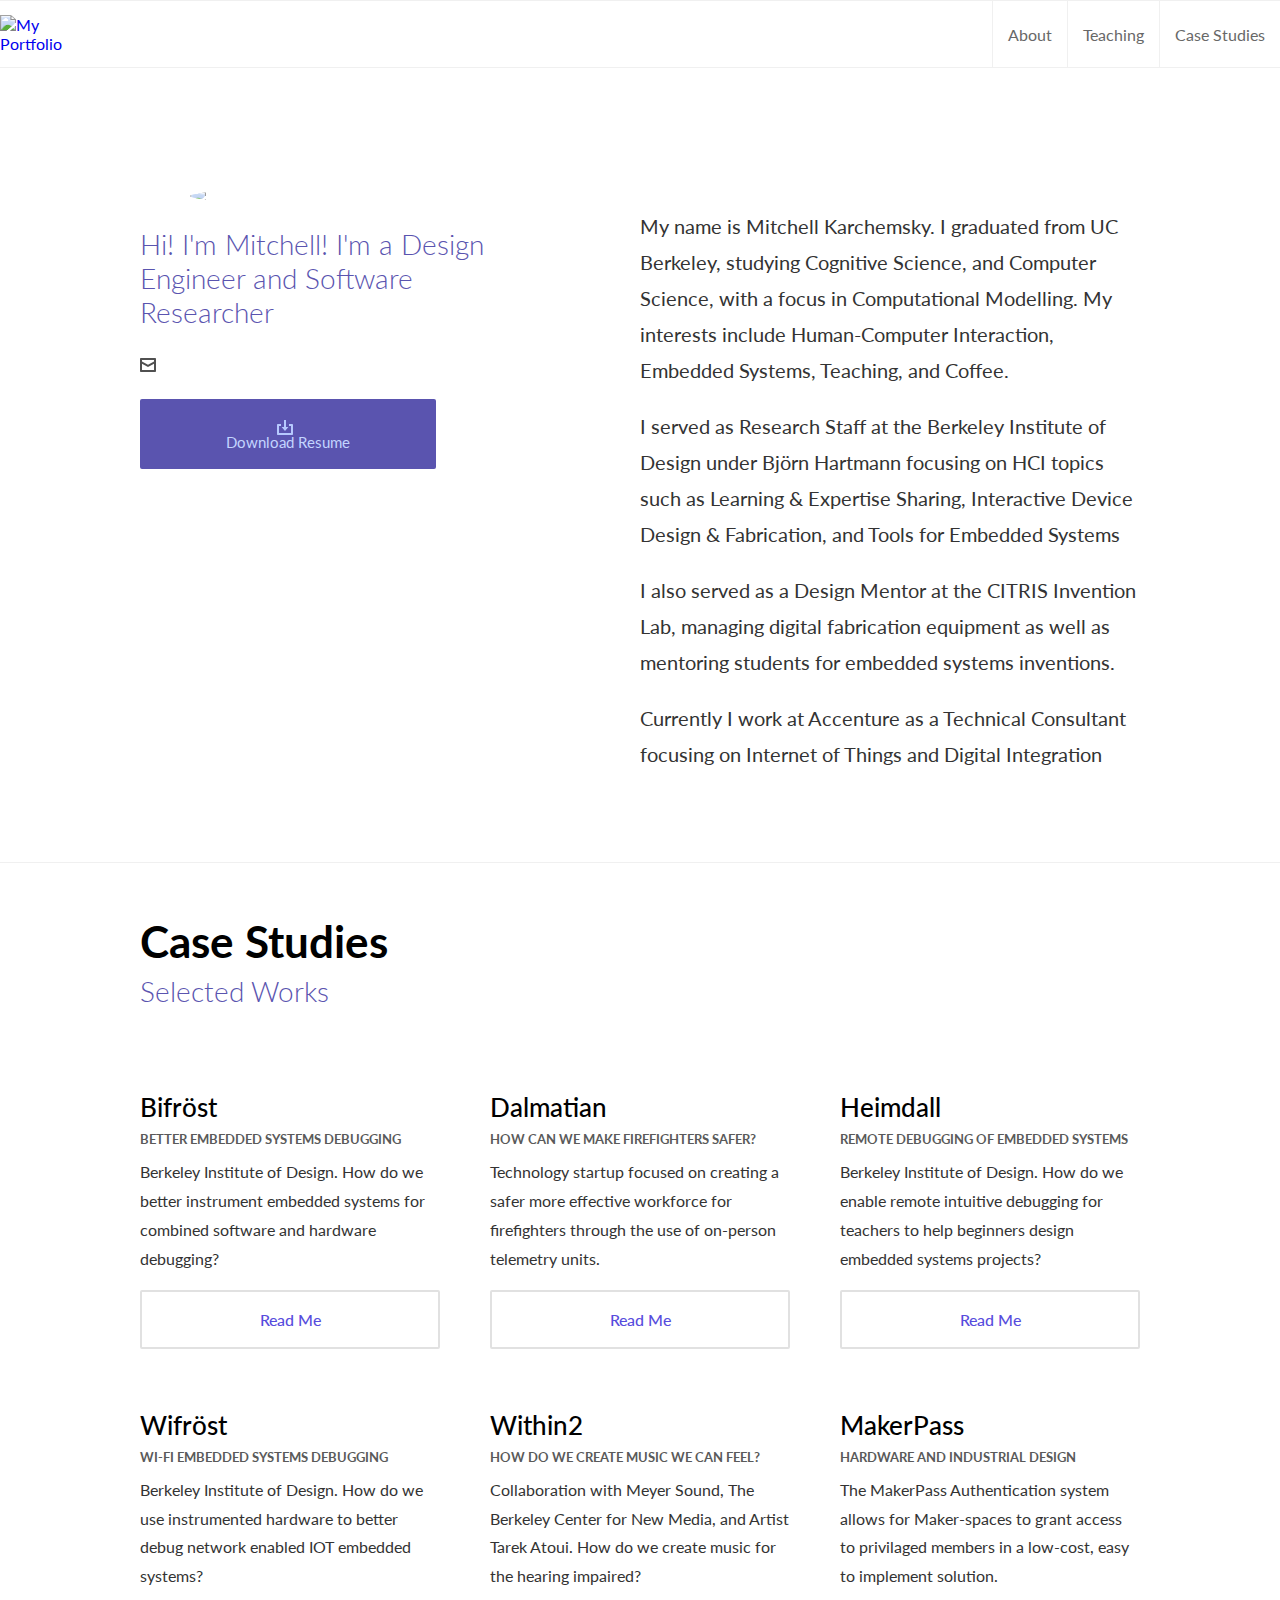
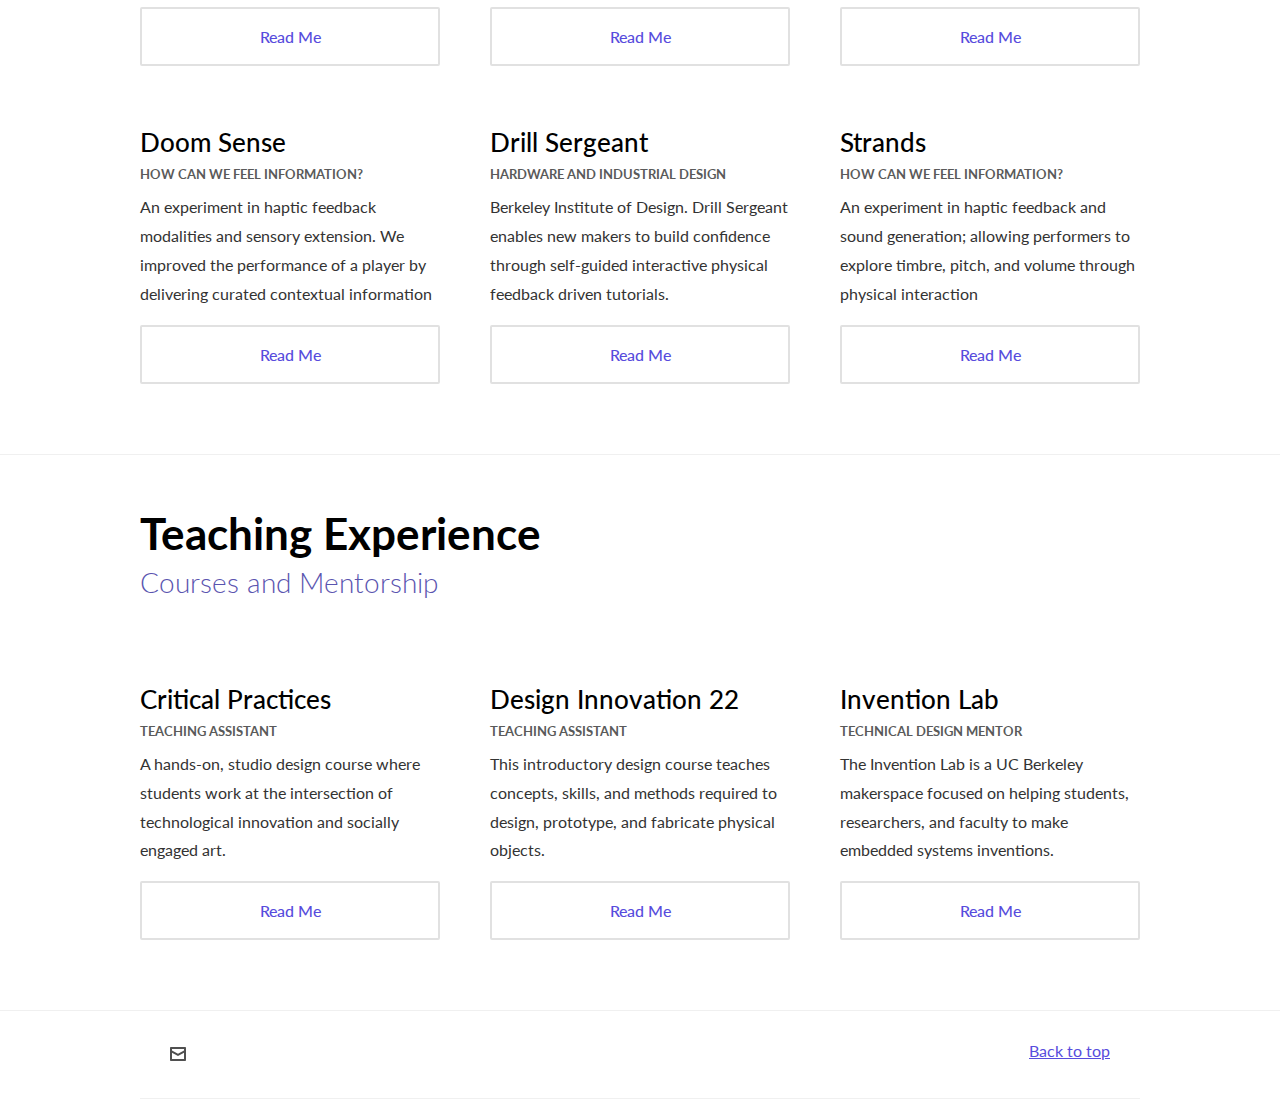
==== commit e66953bc: "Added more copy to the main body" ====
--- a/public/index.html
+++ b/public/index.html
@@ -1,7 +1,7 @@
 <!DOCTYPE html>
 <html lang="en-us">
     <head>
-	<meta name="generator" content="Hugo 0.54.0" />
+	<meta name="generator" content="Hugo 0.58.3" />
         <meta charset="UTF-8">
 <meta http-equiv="X-UA-Compatible" content="ie=edge">
 <title>Mitchell Karchemsky</title>
@@ -80,6 +80,8 @@
             
                 <p>I also served as a Design Mentor at the CITRIS Invention Lab, managing digital fabrication equipment as well as mentoring students for embedded systems inventions.</p>
             
+                <p>Currently I work at Accenture as a Technical Consultant focusing on Internet of Things and Digital Integration</p>
+            
         </div>
     </div>
 </section>
